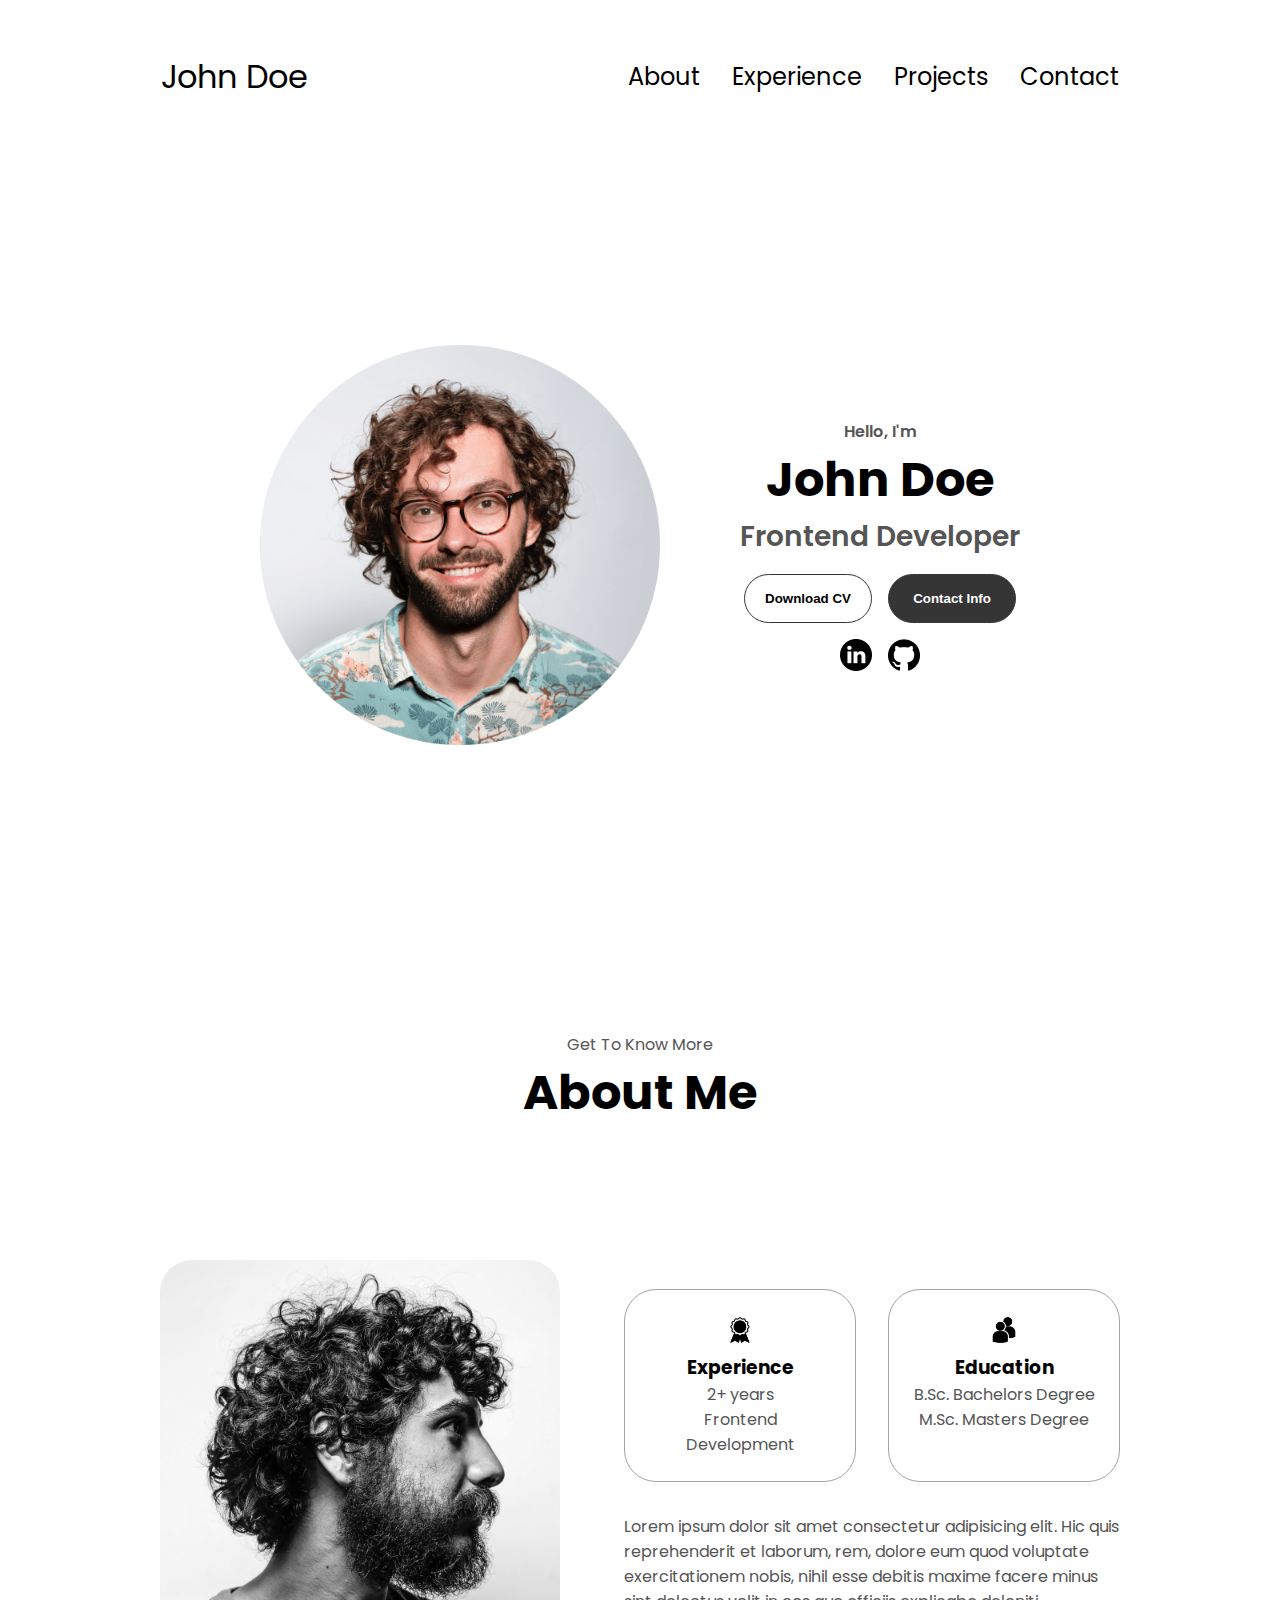
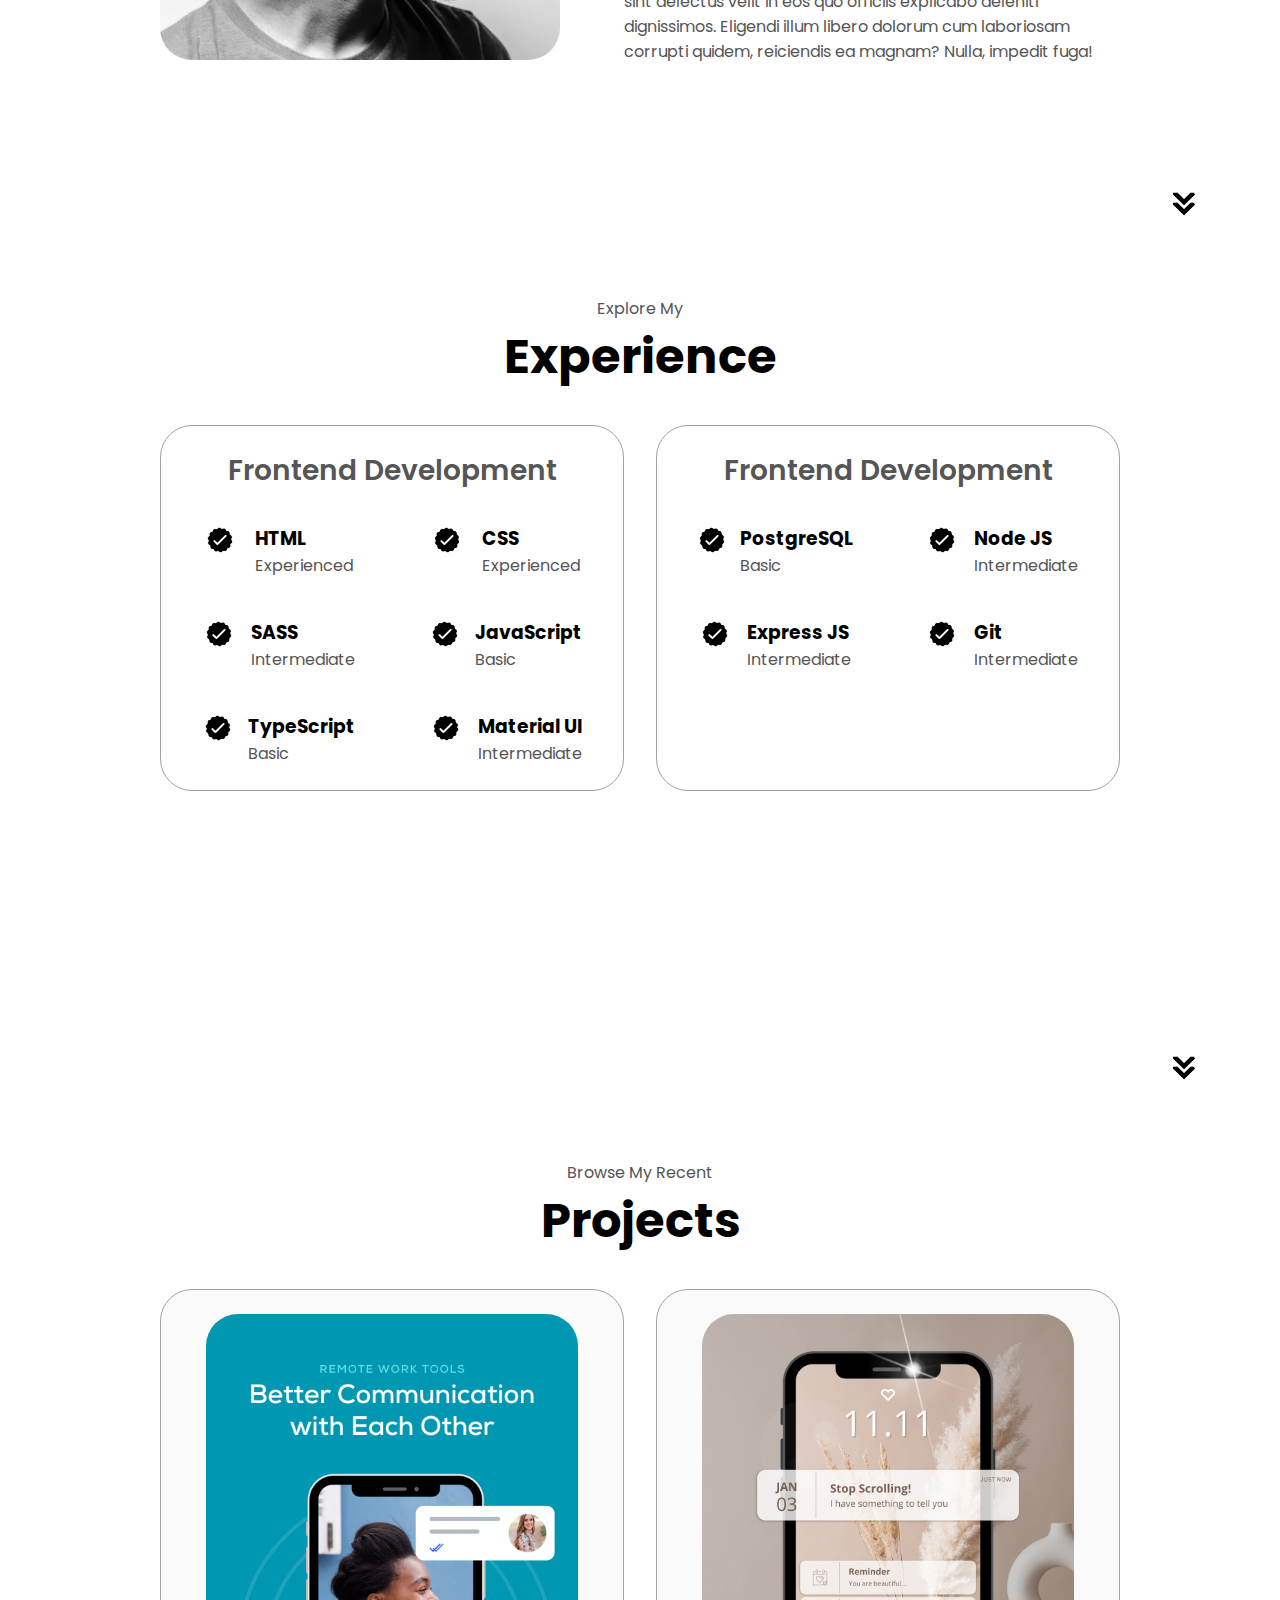
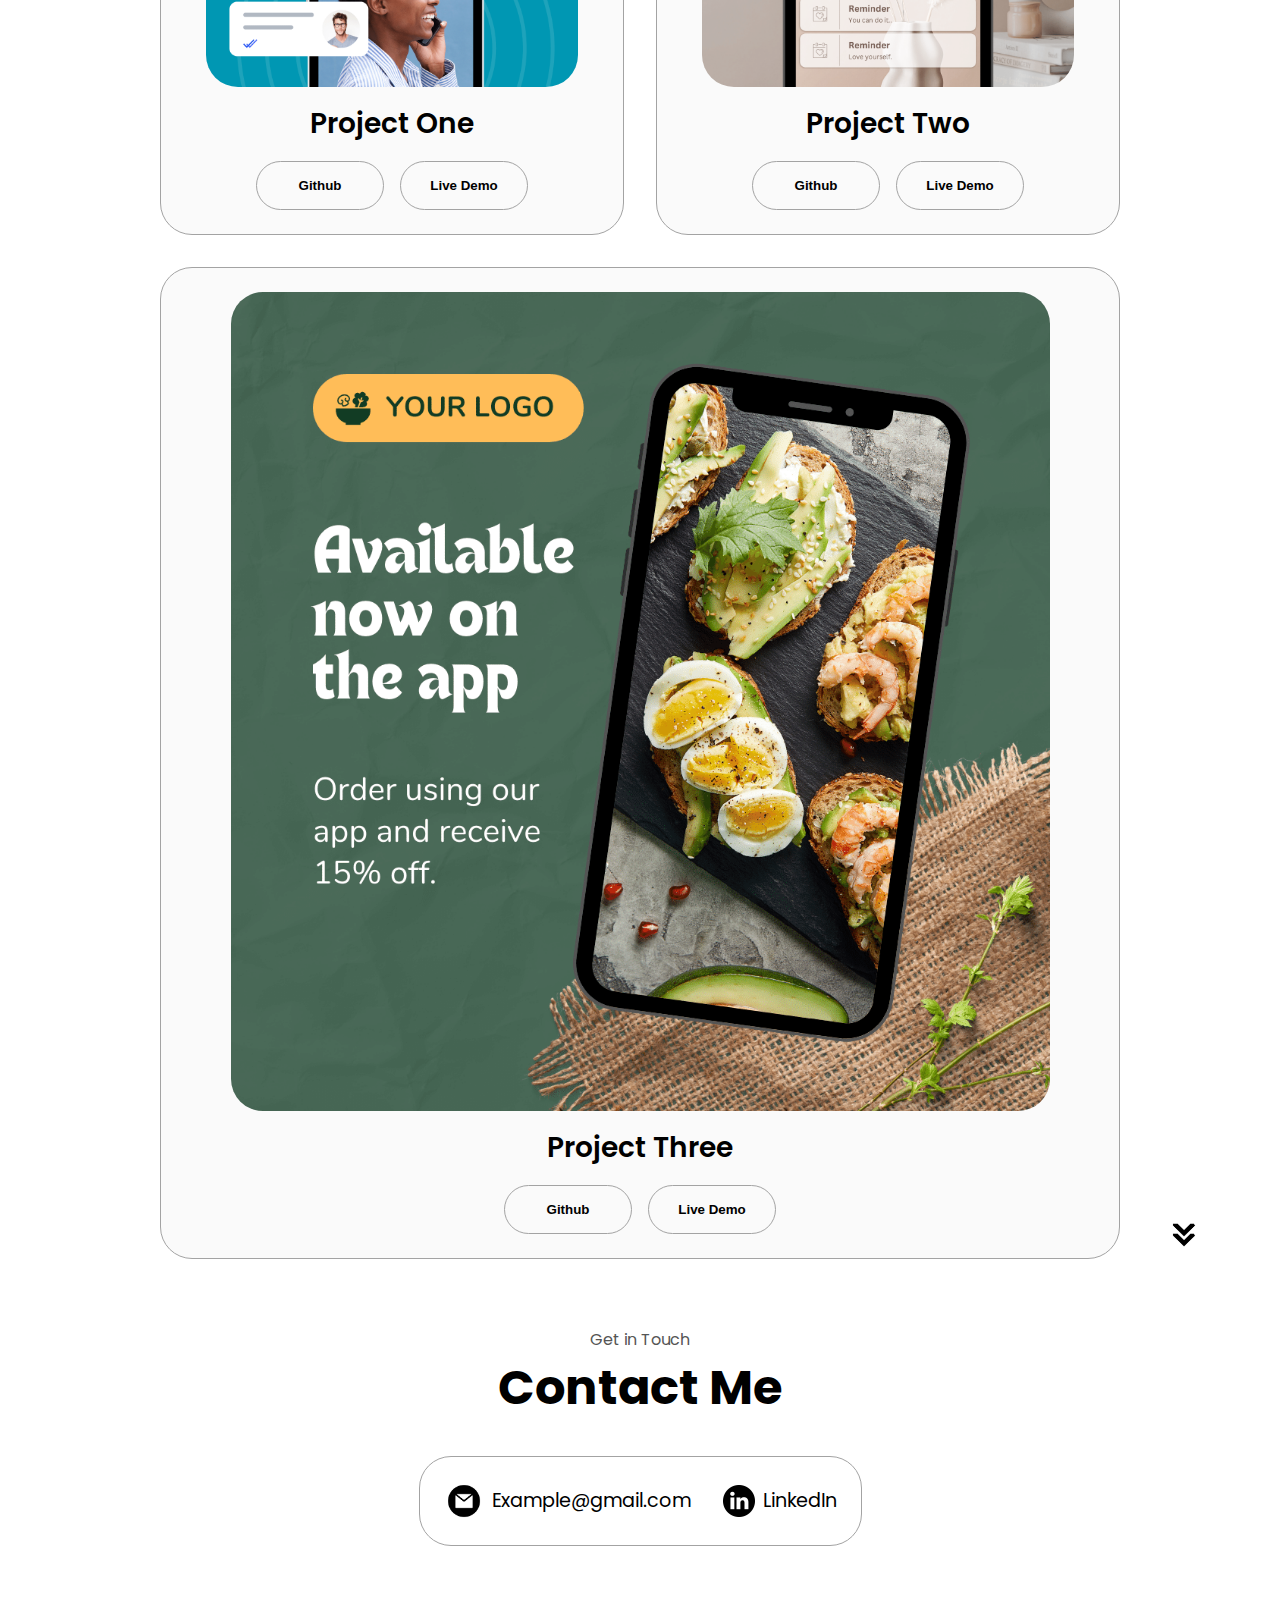
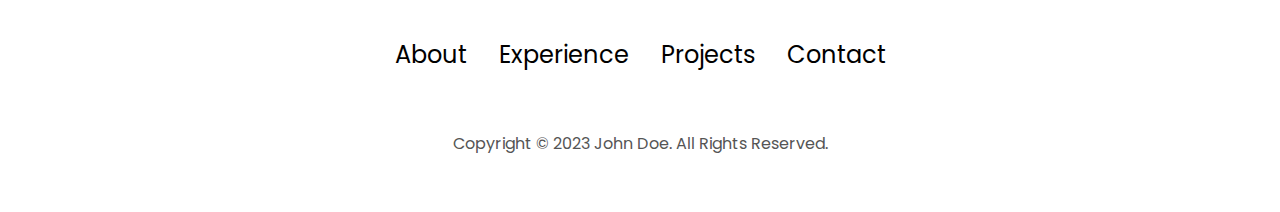
==== html-css-js-portfolio-tutorial-2/index.html @ 5750d33b "Add files via upload" ====
<!DOCTYPE html>
<html lang="en">
  <head>
    <meta charset="UTF-8" />
    <meta http-equiv="X-UA-Compatible" content="IE=edge" />
    <meta name="viewport" content="width=device-width, initial-scale=1.0" />
    <title>My Portfolio</title>
    <link rel="stylesheet" href="style.css" />
    <link rel="stylesheet" href="mediaqueries.css" />
  </head>
  <body>
    <nav id="desktop-nav">
      <div class="logo">John Doe</div>
      <div>
        <ul class="nav-links">
          <li><a href="#about">About</a></li>
          <li><a href="#experience">Experience</a></li>
          <li><a href="#projects">Projects</a></li>
          <li><a href="#contact">Contact</a></li>
        </ul>
      </div>
    </nav>
    <nav id="hamburger-nav">
      <div class="logo">John Doe</div>
      <div class="hamburger-menu">
        <div class="hamburger-icon" onclick="toggleMenu()">
          <span></span>
          <span></span>
          <span></span>
        </div>
        <div class="menu-links">
          <li><a href="#about" onclick="toggleMenu()">About</a></li>
          <li><a href="#experience" onclick="toggleMenu()">Experience</a></li>
          <li><a href="#projects" onclick="toggleMenu()">Projects</a></li>
          <li><a href="#contact" onclick="toggleMenu()">Contact</a></li>
        </div>
      </div>
    </nav>
    <section id="profile">
      <div class="section__pic-container">
        <img src="./assets/profile-pic.png" alt="John Doe profile picture" />
      </div>
      <div class="section__text">
        <p class="section__text__p1">Hello, I'm</p>
        <h1 class="title">John Doe</h1>
        <p class="section__text__p2">Frontend Developer</p>
        <div class="btn-container">
          <button
            class="btn btn-color-2"
            onclick="window.open('./assets/resume-example.pdf')"
          >
            Download CV
          </button>
          <button class="btn btn-color-1" onclick="location.href='./#contact'">
            Contact Info
          </button>
        </div>
        <div id="socials-container">
          <img
            src="./assets/linkedin.png"
            alt="My LinkedIn profile"
            class="icon"
            onclick="location.href='https://linkedin.com/'"
          />
          <img
            src="./assets/github.png"
            alt="My Github profile"
            class="icon"
            onclick="location.href='https://github.com/'"
          />
        </div>
      </div>
    </section>
    <section id="about">
      <p class="section__text__p1">Get To Know More</p>
      <h1 class="title">About Me</h1>
      <div class="section-container">
        <div class="section__pic-container">
          <img
            src="./assets/about-pic.png"
            alt="Profile picture"
            class="about-pic"
          />
        </div>
        <div class="about-details-container">
          <div class="about-containers">
            <div class="details-container">
              <img
                src="./assets/experience.png"
                alt="Experience icon"
                class="icon"
              />
              <h3>Experience</h3>
              <p>2+ years <br />Frontend Development</p>
            </div>
            <div class="details-container">
              <img
                src="./assets/education.png"
                alt="Education icon"
                class="icon"
              />
              <h3>Education</h3>
              <p>B.Sc. Bachelors Degree<br />M.Sc. Masters Degree</p>
            </div>
          </div>
          <div class="text-container">
            <p>
              Lorem ipsum dolor sit amet consectetur adipisicing elit. Hic quis
              reprehenderit et laborum, rem, dolore eum quod voluptate
              exercitationem nobis, nihil esse debitis maxime facere minus sint
              delectus velit in eos quo officiis explicabo deleniti dignissimos.
              Eligendi illum libero dolorum cum laboriosam corrupti quidem,
              reiciendis ea magnam? Nulla, impedit fuga!
            </p>
          </div>
        </div>
      </div>
      <img
        src="./assets/arrow.png"
        alt="Arrow icon"
        class="icon arrow"
        onclick="location.href='./#experience'"
      />
    </section>
    <section id="experience">
      <p class="section__text__p1">Explore My</p>
      <h1 class="title">Experience</h1>
      <div class="experience-details-container">
        <div class="about-containers">
          <div class="details-container">
            <h2 class="experience-sub-title">Frontend Development</h2>
            <div class="article-container">
              <article>
                <img
                  src="./assets/checkmark.png"
                  alt="Experience icon"
                  class="icon"
                />
                <div>
                  <h3>HTML</h3>
                  <p>Experienced</p>
                </div>
              </article>
              <article>
                <img
                  src="./assets/checkmark.png"
                  alt="Experience icon"
                  class="icon"
                />
                <div>
                  <h3>CSS</h3>
                  <p>Experienced</p>
                </div>
              </article>
              <article>
                <img
                  src="./assets/checkmark.png"
                  alt="Experience icon"
                  class="icon"
                />
                <div>
                  <h3>SASS</h3>
                  <p>Intermediate</p>
                </div>
              </article>
              <article>
                <img
                  src="./assets/checkmark.png"
                  alt="Experience icon"
                  class="icon"
                />
                <div>
                  <h3>JavaScript</h3>
                  <p>Basic</p>
                </div>
              </article>
              <article>
                <img
                  src="./assets/checkmark.png"
                  alt="Experience icon"
                  class="icon"
                />
                <div>
                  <h3>TypeScript</h3>
                  <p>Basic</p>
                </div>
              </article>
              <article>
                <img
                  src="./assets/checkmark.png"
                  alt="Experience icon"
                  class="icon"
                />
                <div>
                  <h3>Material UI</h3>
                  <p>Intermediate</p>
                </div>
              </article>
            </div>
          </div>
          <div class="details-container">
            <h2 class="experience-sub-title">Frontend Development</h2>
            <div class="article-container">
              <article>
                <img
                  src="./assets/checkmark.png"
                  alt="Experience icon"
                  class="icon"
                />
                <div>
                  <h3>PostgreSQL</h3>
                  <p>Basic</p>
                </div>
              </article>
              <article>
                <img
                  src="./assets/checkmark.png"
                  alt="Experience icon"
                  class="icon"
                />
                <div>
                  <h3>Node JS</h3>
                  <p>Intermediate</p>
                </div>
              </article>
              <article>
                <img
                  src="./assets/checkmark.png"
                  alt="Experience icon"
                  class="icon"
                />
                <div>
                  <h3>Express JS</h3>
                  <p>Intermediate</p>
                </div>
              </article>
              <article>
                <img
                  src="./assets/checkmark.png"
                  alt="Experience icon"
                  class="icon"
                />
                <div>
                  <h3>Git</h3>
                  <p>Intermediate</p>
                </div>
              </article>
            </div>
          </div>
        </div>
      </div>
      <img
        src="./assets/arrow.png"
        alt="Arrow icon"
        class="icon arrow"
        onclick="location.href='./#projects'"
      />
    </section>
    <section id="projects">
      <p class="section__text__p1">Browse My Recent</p>
      <h1 class="title">Projects</h1>
      <div class="experience-details-container">
        <div class="about-containers">
          <div class="details-container color-container">
            <div class="article-container">
              <img
                src="./assets/project-1.png"
                alt="Project 1"
                class="project-img"
              />
            </div>
            <h2 class="experience-sub-title project-title">Project One</h2>
            <div class="btn-container">
              <button
                class="btn btn-color-2 project-btn"
                onclick="location.href='https://github.com/'"
              >
                Github
              </button>
              <button
                class="btn btn-color-2 project-btn"
                onclick="location.href='https://github.com/'"
              >
                Live Demo
              </button>
            </div>
          </div>
          <div class="details-container color-container">
            <div class="article-container">
              <img
                src="./assets/project-2.png"
                alt="Project 2"
                class="project-img"
              />
            </div>
            <h2 class="experience-sub-title project-title">Project Two</h2>
            <div class="btn-container">
              <button
                class="btn btn-color-2 project-btn"
                onclick="location.href='https://github.com/'"
              >
                Github
              </button>
              <button
                class="btn btn-color-2 project-btn"
                onclick="location.href='https://github.com/'"
              >
                Live Demo
              </button>
            </div>
          </div>
          <div class="details-container color-container">
            <div class="article-container">
              <img
                src="./assets/project-3.png"
                alt="Project 3"
                class="project-img"
              />
            </div>
            <h2 class="experience-sub-title project-title">Project Three</h2>
            <div class="btn-container">
              <button
                class="btn btn-color-2 project-btn"
                onclick="location.href='https://github.com/'"
              >
                Github
              </button>
              <button
                class="btn btn-color-2 project-btn"
                onclick="location.href='https://github.com/'"
              >
                Live Demo
              </button>
            </div>
          </div>
        </div>
      </div>
      <img
        src="./assets/arrow.png"
        alt="Arrow icon"
        class="icon arrow"
        onclick="location.href='./#contact'"
      />
    </section>
    <section id="contact">
      <p class="section__text__p1">Get in Touch</p>
      <h1 class="title">Contact Me</h1>
      <div class="contact-info-upper-container">
        <div class="contact-info-container">
          <img
            src="./assets/email.png"
            alt="Email icon"
            class="icon contact-icon email-icon"
          />
          <p><a href="mailto:examplemail@gmail.com">Example@gmail.com</a></p>
        </div>
        <div class="contact-info-container">
          <img
            src="./assets/linkedin.png"
            alt="LinkedIn icon"
            class="icon contact-icon"
          />
          <p><a href="https://www.linkedin.com">LinkedIn</a></p>
        </div>
      </div>
    </section>
    <footer>
      <nav>
        <div class="nav-links-container">
          <ul class="nav-links">
            <li><a href="#about">About</a></li>
            <li><a href="#experience">Experience</a></li>
            <li><a href="#projects">Projects</a></li>
            <li><a href="#contact">Contact</a></li>
          </ul>
        </div>
      </nav>
      <p>Copyright &#169; 2023 John Doe. All Rights Reserved.</p>
    </footer>
    <script src="script.js"></script>
  </body>
</html>
---- html-css-js-portfolio-tutorial-2/style.css ----
/* GENERAL */

@import url("https://fonts.googleapis.com/css2?family=Poppins:wght@300;400;500;600&display=swap");

* {
  margin: 0;
  padding: 0;
}

body {
  font-family: "Poppins", sans-serif;
}

html {
  scroll-behavior: smooth;
}

p {
  color: rgb(85, 85, 85);
}

/* TRANSITION */

a,
.btn {
  transition: all 300ms ease;
}

/* DESKTOP NAV */

nav,
.nav-links {
  display: flex;
}

nav {
  justify-content: space-around;
  align-items: center;
  height: 17vh;
}

.nav-links {
  gap: 2rem;
  list-style: none;
  font-size: 1.5rem;
}

a {
  color: black;
  text-decoration: none;
  text-decoration-color: white;
}

a:hover {
  color: grey;
  text-decoration: underline;
  text-underline-offset: 1rem;
  text-decoration-color: rgb(181, 181, 181);
}

.logo {
  font-size: 2rem;
}

.logo:hover {
  cursor: default;
}

/* HAMBURGER MENU */

#hamburger-nav {
  display: none;
}

.hamburger-menu {
  position: relative;
  display: inline-block;
}

.hamburger-icon {
  display: flex;
  flex-direction: column;
  justify-content: space-between;
  height: 24px;
  width: 30px;
  cursor: pointer;
}

.hamburger-icon span {
  width: 100%;
  height: 2px;
  background-color: black;
  transition: all 0.3 ease-in-out;
}

.menu-links {
  position: absolute;
  top: 100%;
  right: 0;
  background-color: white;
  width: fit-content;
  max-height: 0;
  overflow: hidden;
  transition: all 0.3 ease-in-out;
}

.menu-links a {
  display: block;
  padding: 10px;
  text-align: center;
  font-size: 1.5rem;
  color: black;
  text-decoration: none;
  transition: all 0.3 ease-in-out;
}

.menu-links li {
  list-style: none;
}

.menu-links.open {
  max-height: 300px;
}

.hamburger-icon.open span:first-child {
  transform: rotate(45deg) translate(10px, 5px);
}

.hamburger-icon.open span:nth-child(2) {
  opacity: 0;
}

.hamburger-icon.open span:last-child {
  transform: rotate(-45deg) translate(10px, -5px);
}

.hamburger-icon span:first-child {
  transform: none;
}

.hamburger-icon span:first-child {
  opacity: 1;
}

.hamburger-icon span:first-child {
  transform: none;
}

/* SECTIONS */

section {
  padding-top: 4vh;
  height: 96vh;
  margin: 0 10rem;
  box-sizing: border-box;
  min-height: fit-content;
}

.section-container {
  display: flex;
}

/* PROFILE SECTION */

#profile {
  display: flex;
  justify-content: center;
  gap: 5rem;
  height: 80vh;
}

.section__pic-container {
  display: flex;
  height: 400px;
  width: 400px;
  margin: auto 0;
}

.section__text {
  align-self: center;
  text-align: center;
}

.section__text p {
  font-weight: 600;
}

.section__text__p1 {
  text-align: center;
}

.section__text__p2 {
  font-size: 1.75rem;
  margin-bottom: 1rem;
}

.title {
  font-size: 3rem;
  text-align: center;
}

#socials-container {
  display: flex;
  justify-content: center;
  margin-top: 1rem;
  gap: 1rem;
}

/* ICONS */

.icon {
  cursor: pointer;
  height: 2rem;
}

/* BUTTONS */

.btn-container {
  display: flex;
  justify-content: center;
  gap: 1rem;
}

.btn {
  font-weight: 600;
  transition: all 300ms ease;
  padding: 1rem;
  width: 8rem;
  border-radius: 2rem;
}

.btn-color-1,
.btn-color-2 {
  border: rgb(53, 53, 53) 0.1rem solid;
}

.btn-color-1:hover,
.btn-color-2:hover {
  cursor: pointer;
}

.btn-color-1,
.btn-color-2:hover {
  background: rgb(53, 53, 53);
  color: white;
}

.btn-color-1:hover {
  background: rgb(0, 0, 0);
}

.btn-color-2 {
  background: none;
}

.btn-color-2:hover {
  border: rgb(255, 255, 255) 0.1rem solid;
}

.btn-container {
  gap: 1rem;
}

/* ABOUT SECTION */

#about {
  position: relative;
}

.about-containers {
  gap: 2rem;
  margin-bottom: 2rem;
  margin-top: 2rem;
}

.about-details-container {
  justify-content: center;
  flex-direction: column;
}

.about-containers,
.about-details-container {
  display: flex;
}

.about-pic {
  border-radius: 2rem;
}

.arrow {
  position: absolute;
  right: -5rem;
  bottom: 2.5rem;
}

.details-container {
  padding: 1.5rem;
  flex: 1;
  background: white;
  border-radius: 2rem;
  border: rgb(53, 53, 53) 0.1rem solid;
  border-color: rgb(163, 163, 163);
  text-align: center;
}

.section-container {
  gap: 4rem;
  height: 80%;
}

.section__pic-container {
  height: 400px;
  width: 400px;
  margin: auto 0;
}

/* EXPERIENCE SECTION */

#experience {
  position: relative;
}

.experience-sub-title {
  color: rgb(85, 85, 85);
  font-weight: 600;
  font-size: 1.75rem;
  margin-bottom: 2rem;
}

.experience-details-container {
  display: flex;
  justify-content: center;
  flex-direction: column;
}

.article-container {
  display: flex;
  text-align: initial;
  flex-wrap: wrap;
  flex-direction: row;
  gap: 2.5rem;
  justify-content: space-around;
}

article {
  display: flex;
  width: 10rem;
  justify-content: space-around;
  gap: 0.5rem;
}

article .icon {
  cursor: default;
}

/* PROJECTS SECTION */

#projects {
  position: relative;
}

.color-container {
  border-color: rgb(163, 163, 163);
  background: rgb(250, 250, 250);
}

.project-img {
  border-radius: 2rem;
  width: 90%;
  height: 90%;
}

.project-title {
  margin: 1rem;
  color: black;
}

.project-btn {
  color: black;
  border-color: rgb(163, 163, 163);
}

/* CONTACT */

#contact {
  display: flex;
  justify-content: center;
  flex-direction: column;
  height: 70vh;
}

.contact-info-upper-container {
  display: flex;
  justify-content: center;
  border-radius: 2rem;
  border: rgb(53, 53, 53) 0.1rem solid;
  border-color: rgb(163, 163, 163);
  background: (250, 250, 250);
  margin: 2rem auto;
  padding: 0.5rem;
}

.contact-info-container {
  display: flex;
  align-items: center;
  justify-content: center;
  gap: 0.5rem;
  margin: 1rem;
}

.contact-info-container p {
  font-size: larger;
}

.contact-icon {
  cursor: default;
}

.email-icon {
  height: 2.5rem;
}

/* FOOTER SECTION */

footer {
  height: 26vh;
  margin: 0 1rem;
}

footer p {
  text-align: center;
}
---- html-css-js-portfolio-tutorial-2/mediaqueries.css ----
@media screen and (max-width: 1400px) {
  #profile {
    height: 83vh;
    margin-bottom: 6rem;
  }
  .about-containers {
    flex-wrap: wrap;
  }
  #contact,
  #projects {
    height: fit-content;
  }
}

@media screen and (max-width: 1200px) {
  #desktop-nav {
    display: none;
  }
  #hamburger-nav {
    display: flex;
  }
  #experience,
  .experience-details-container {
    margin-top: 2rem;
  }
  #profile,
  .section-container {
    display: block;
  }
  .arrow {
    display: none;
  }
  section,
  .section-container {
    height: fit-content;
  }
  section {
    margin: 0 5%;
  }
  .section__pic-container {
    width: 275px;
    height: 275px;
    margin: 0 auto 2rem;
  }
  .about-containers {
    margin-top: 0;
  }
}

@media screen and (max-width: 600px) {
  #contact,
  footer {
    height: 40vh;
  }
  #profile {
    height: 83vh;
    margin-bottom: 0;
  }
  article {
    font-size: 1rem;
  }
  footer nav {
    height: fit-content;
    margin-bottom: 2rem;
  }
  .about-containers,
  .contact-info-upper-container,
  .btn-container {
    flex-wrap: wrap;
  }
  .contact-info-container {
    margin: 0;
  }
  .contact-info-container p,
  .nav-links li a {
    font-size: 1rem;
  }
  .experience-sub-title {
    font-size: 1.25rem;
  }
  .logo {
    font-size: 1.5rem;
  }
  .nav-links {
    flex-direction: column;
    gap: 0.5rem;
    text-align: center;
  }
  .section__pic-container {
    width: auto;
    height: 46vw;
    justify-content: center;
  }
  .section__text__p2 {
    font-size: 1.25rem;
  }
  .title {
    font-size: 2rem;
  }
  .text-container {
    text-align: justify;
  }
}
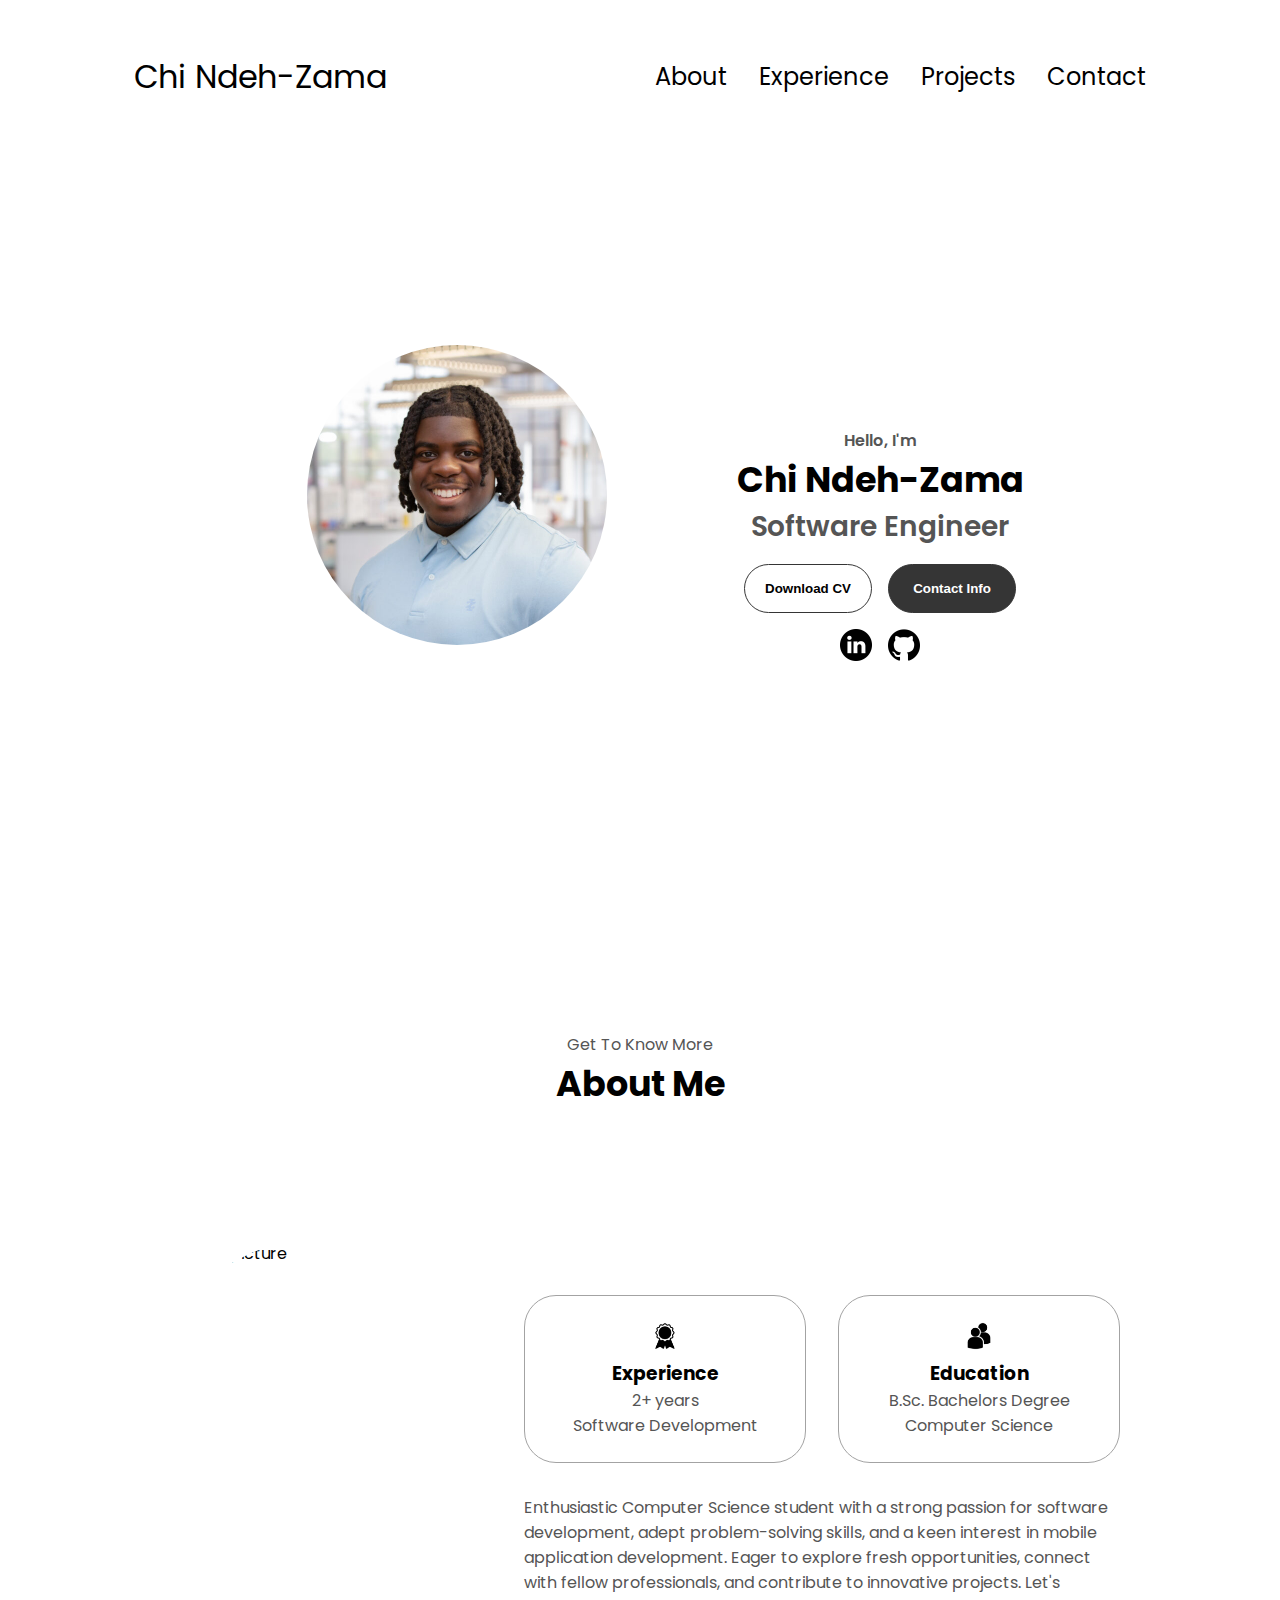
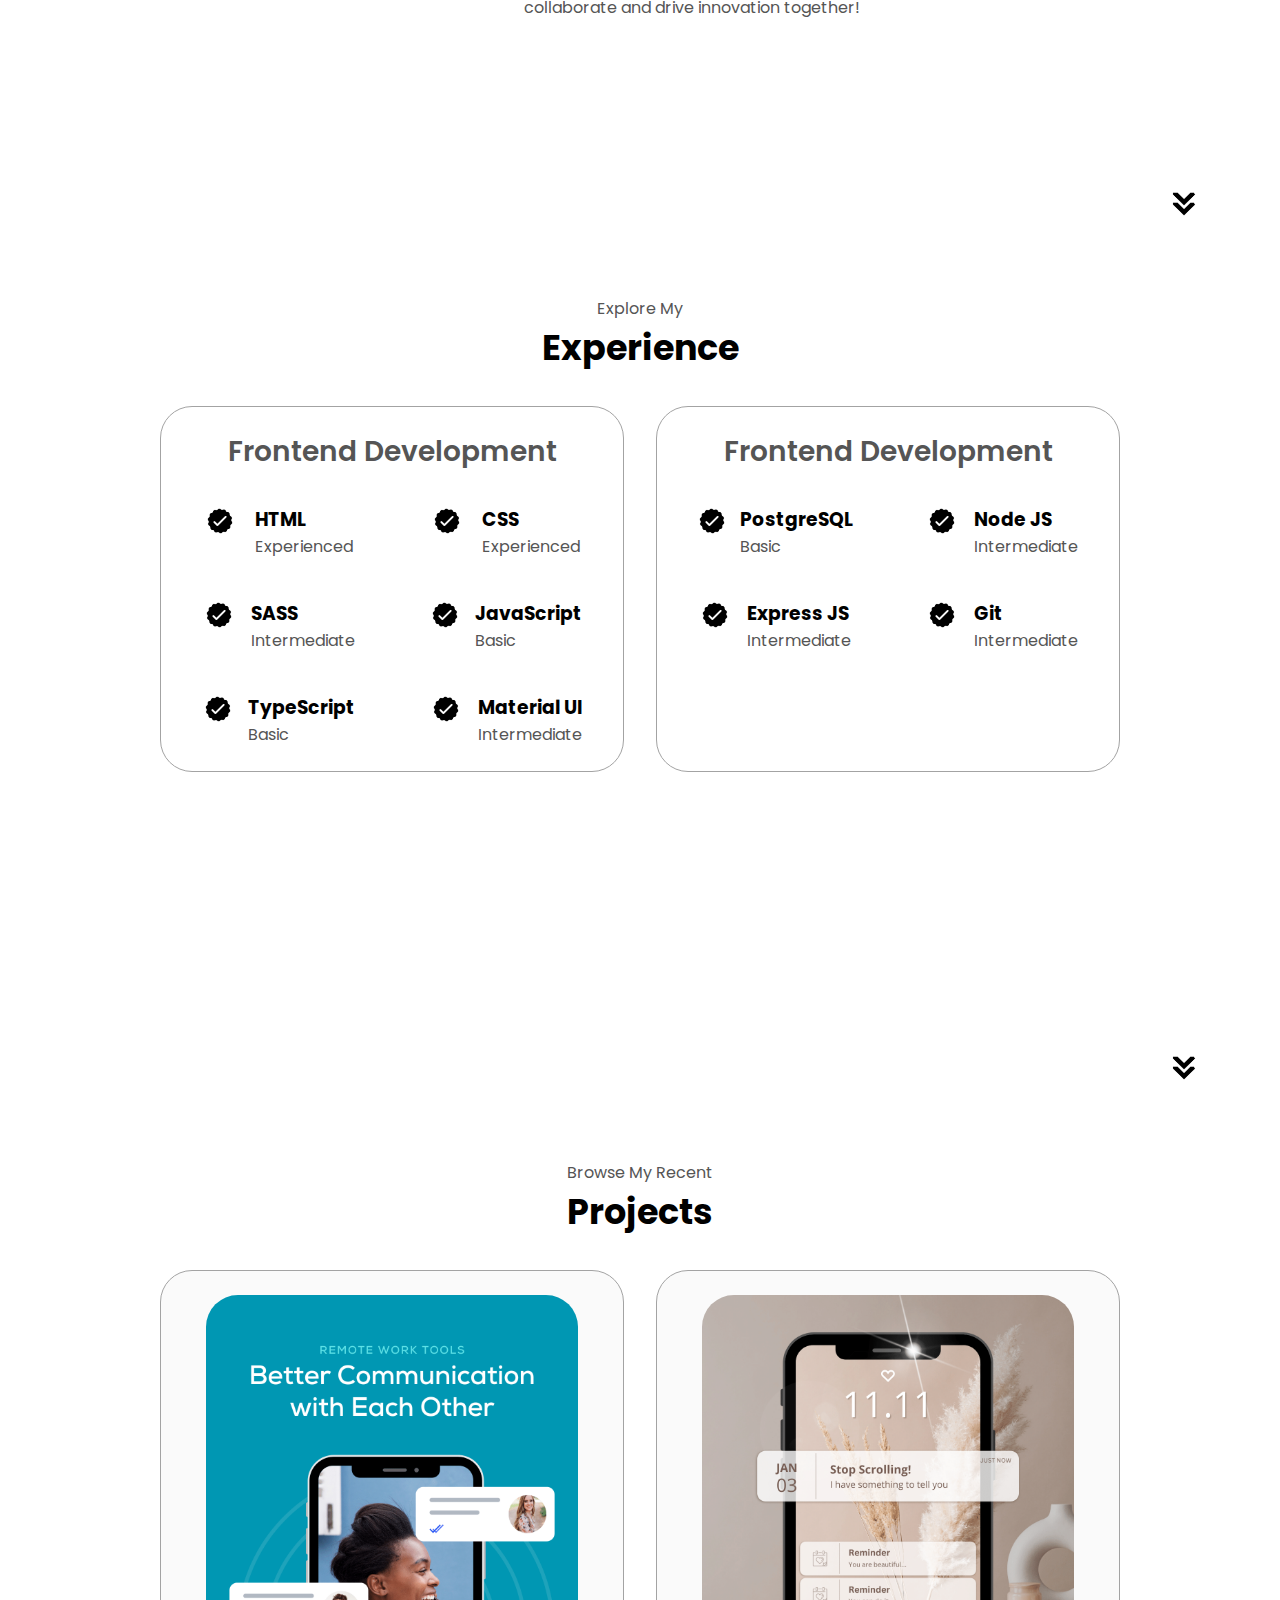
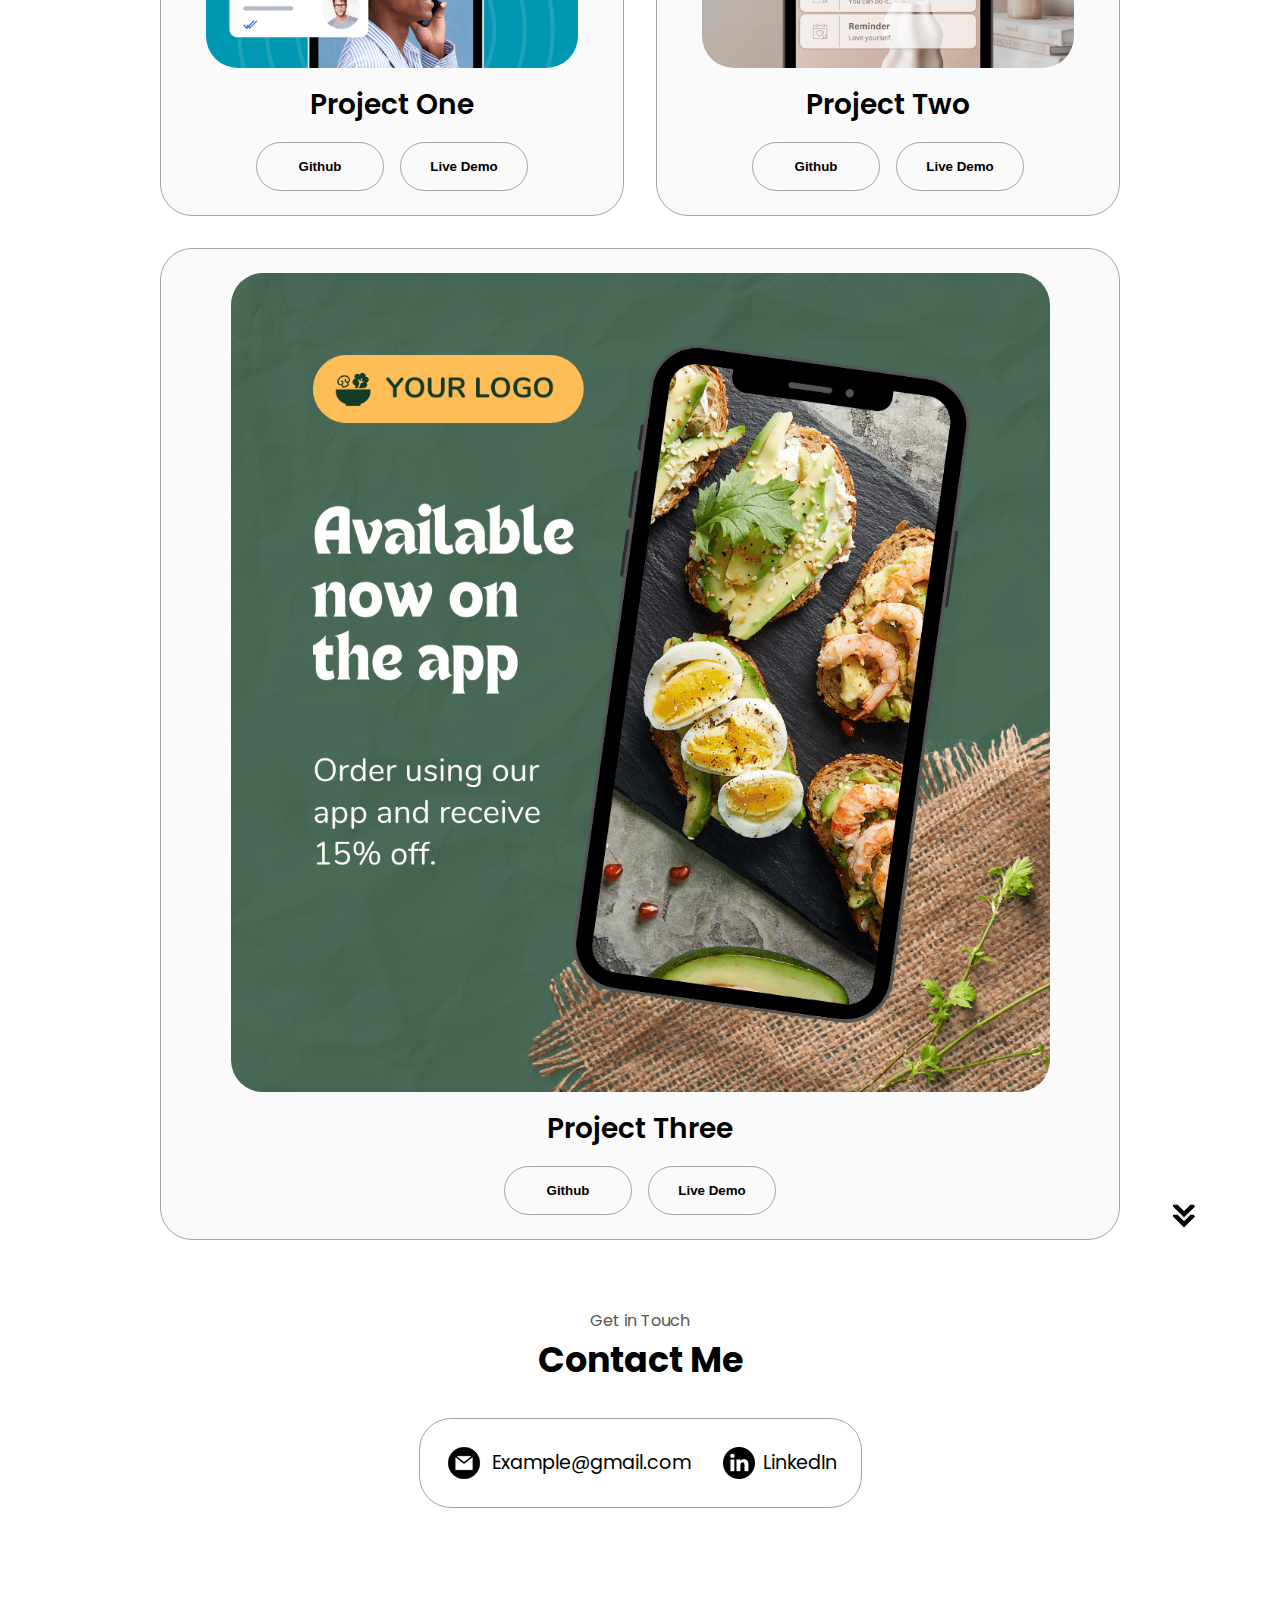
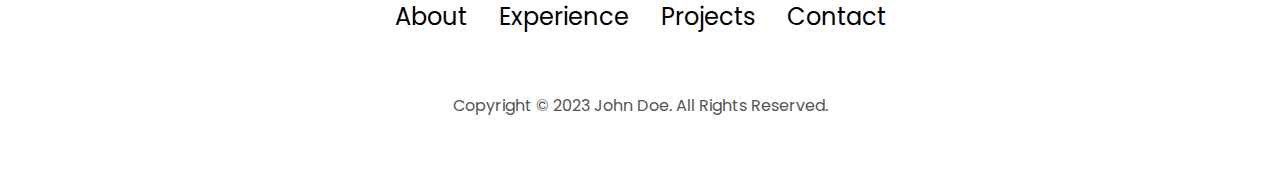
==== commit d2e8237f: "yes" ====
--- a/html-css-js-portfolio-tutorial-2/index.html
+++ b/html-css-js-portfolio-tutorial-2/index.html
@@ -10,7 +10,7 @@
   </head>
   <body>
     <nav id="desktop-nav">
-      <div class="logo">John Doe</div>
+      <div class="logo">Chi Ndeh-Zama</div>
       <div>
         <ul class="nav-links">
           <li><a href="#about">About</a></li>
@@ -21,7 +21,7 @@
       </div>
     </nav>
     <nav id="hamburger-nav">
-      <div class="logo">John Doe</div>
+      <div class="logo">Chi Ndeh-Zama</div>
       <div class="hamburger-menu">
         <div class="hamburger-icon" onclick="toggleMenu()">
           <span></span>
@@ -38,12 +38,12 @@
     </nav>
     <section id="profile">
       <div class="section__pic-container">
-        <img src="./assets/profile-pic.png" alt="John Doe profile picture" />
+        <img src="./assets/pic_1.png" alt="chi zama profile picture" />
       </div>
       <div class="section__text">
         <p class="section__text__p1">Hello, I'm</p>
-        <h1 class="title">John Doe</h1>
-        <p class="section__text__p2">Frontend Developer</p>
+        <h1 class="title">Chi Ndeh-Zama</h1>
+        <p class="section__text__p2">Software Engineer</p>
         <div class="btn-container">
           <button
             class="btn btn-color-2"
@@ -60,13 +60,12 @@
             src="./assets/linkedin.png"
             alt="My LinkedIn profile"
             class="icon"
-            onclick="location.href='https://linkedin.com/'"
-          />
+            onclick="location.href='https://www.linkedin.com/in/chi-ndeh-zama-5aa813223/'"/>
           <img
             src="./assets/github.png"
             alt="My Github profile"
             class="icon"
-            onclick="location.href='https://github.com/'"
+            onclick="location.href='https://github.com/chizama20'"
           />
         </div>
       </div>
@@ -77,7 +76,7 @@
       <div class="section-container">
         <div class="section__pic-container">
           <img
-            src="./assets/about-pic.png"
+            src="./assets/pic_2.png"
             alt="Profile picture"
             class="about-pic"
           />
@@ -91,7 +90,7 @@
                 class="icon"
               />
               <h3>Experience</h3>
-              <p>2+ years <br />Frontend Development</p>
+              <p>2+ years <br />Software Development</p>
             </div>
             <div class="details-container">
               <img
@@ -100,17 +99,12 @@
                 class="icon"
               />
               <h3>Education</h3>
-              <p>B.Sc. Bachelors Degree<br />M.Sc. Masters Degree</p>
+              <p>B.Sc. Bachelors Degree<br />Computer Science</p>
             </div>
           </div>
           <div class="text-container">
             <p>
-              Lorem ipsum dolor sit amet consectetur adipisicing elit. Hic quis
-              reprehenderit et laborum, rem, dolore eum quod voluptate
-              exercitationem nobis, nihil esse debitis maxime facere minus sint
-              delectus velit in eos quo officiis explicabo deleniti dignissimos.
-              Eligendi illum libero dolorum cum laboriosam corrupti quidem,
-              reiciendis ea magnam? Nulla, impedit fuga!
+              Enthusiastic Computer Science student with a strong passion for software development, adept problem-solving skills, and a keen interest in mobile application development. Eager to explore fresh opportunities, connect with fellow professionals, and contribute to innovative projects. Let's collaborate and drive innovation together!
             </p>
           </div>
         </div>
--- a/html-css-js-portfolio-tutorial-2/style.css
+++ b/html-css-js-portfolio-tutorial-2/style.css
@@ -175,6 +175,14 @@
   width: 400px;
   margin: auto 0;
 }
+.section__pic-container img {
+  width: 300px; 
+  height: 300px; 
+  border-radius: 50%; 
+  object-fit: cover; 
+  display: block;
+  margin: 0 auto; 
+}
 
 .section__text {
   align-self: center;
@@ -195,7 +203,7 @@
 }
 
 .title {
-  font-size: 3rem;
+  font-size: 35px;
   text-align: center;
 }
 
